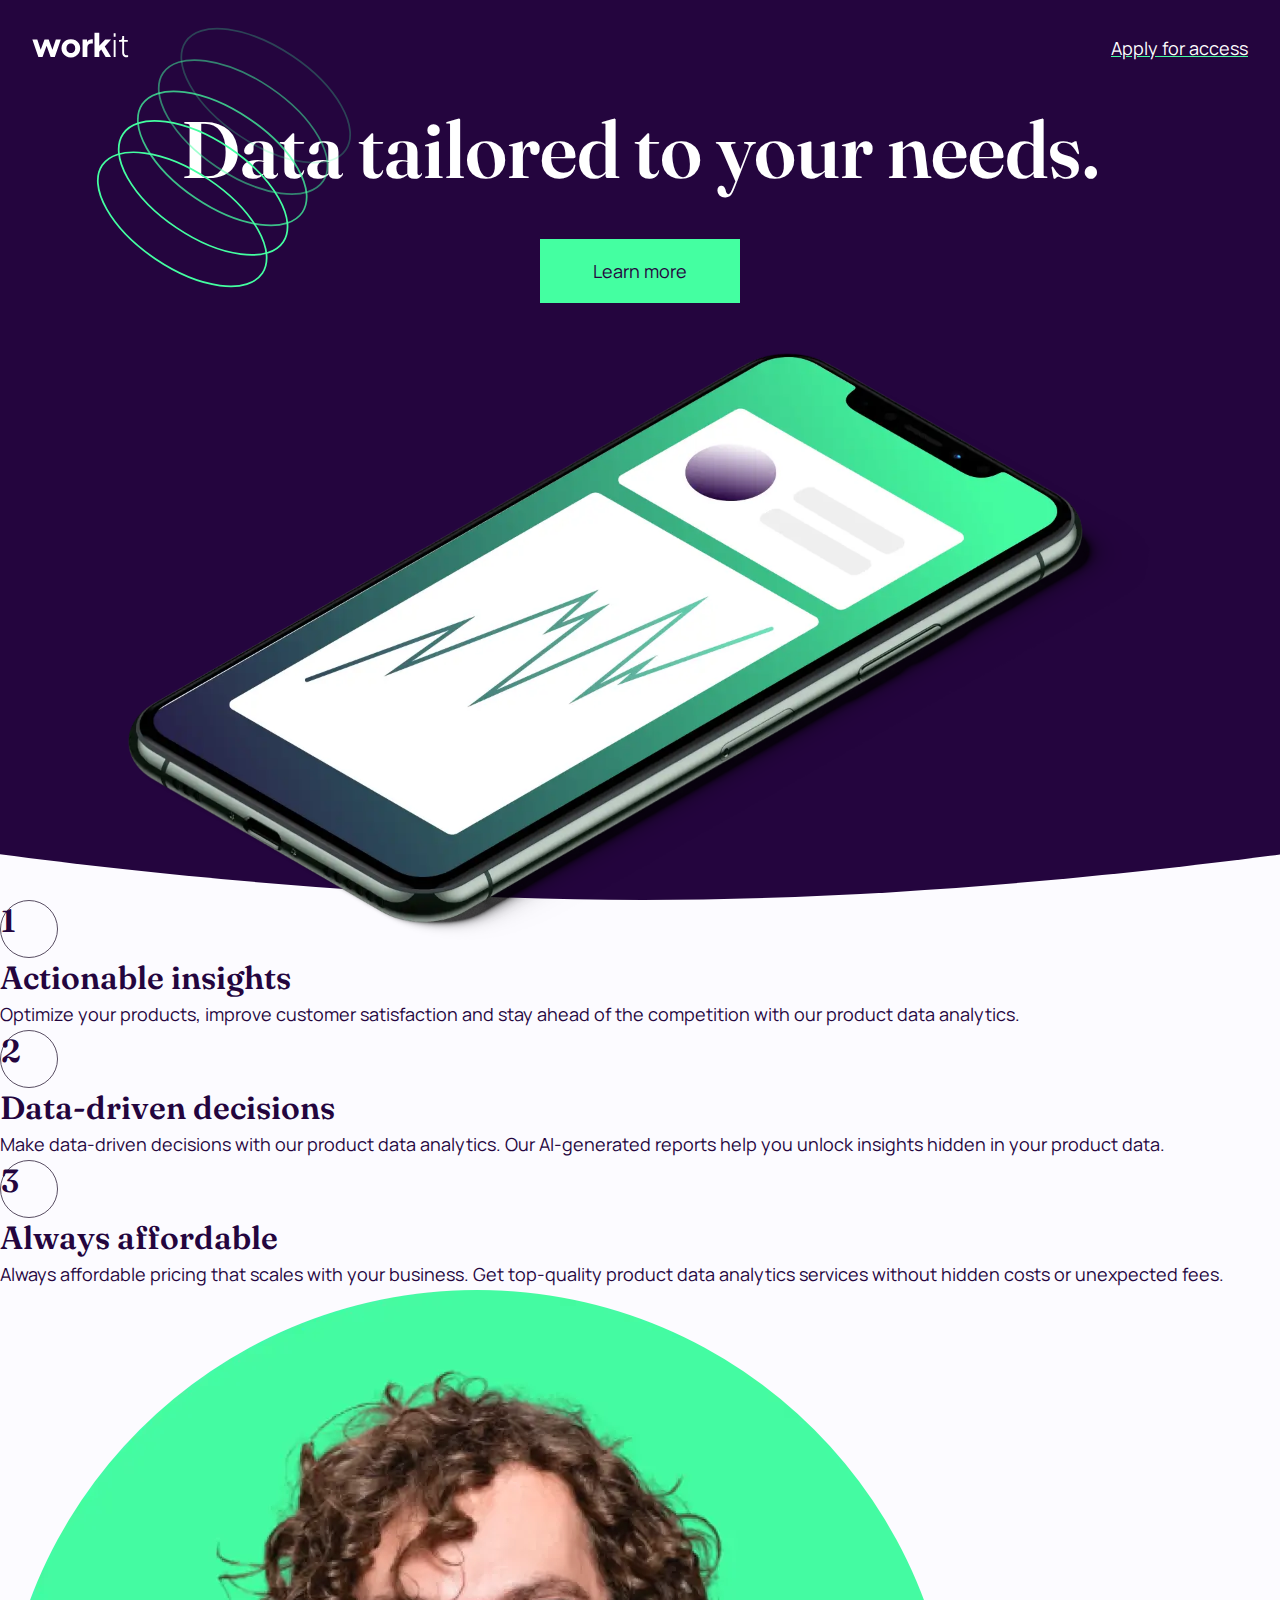
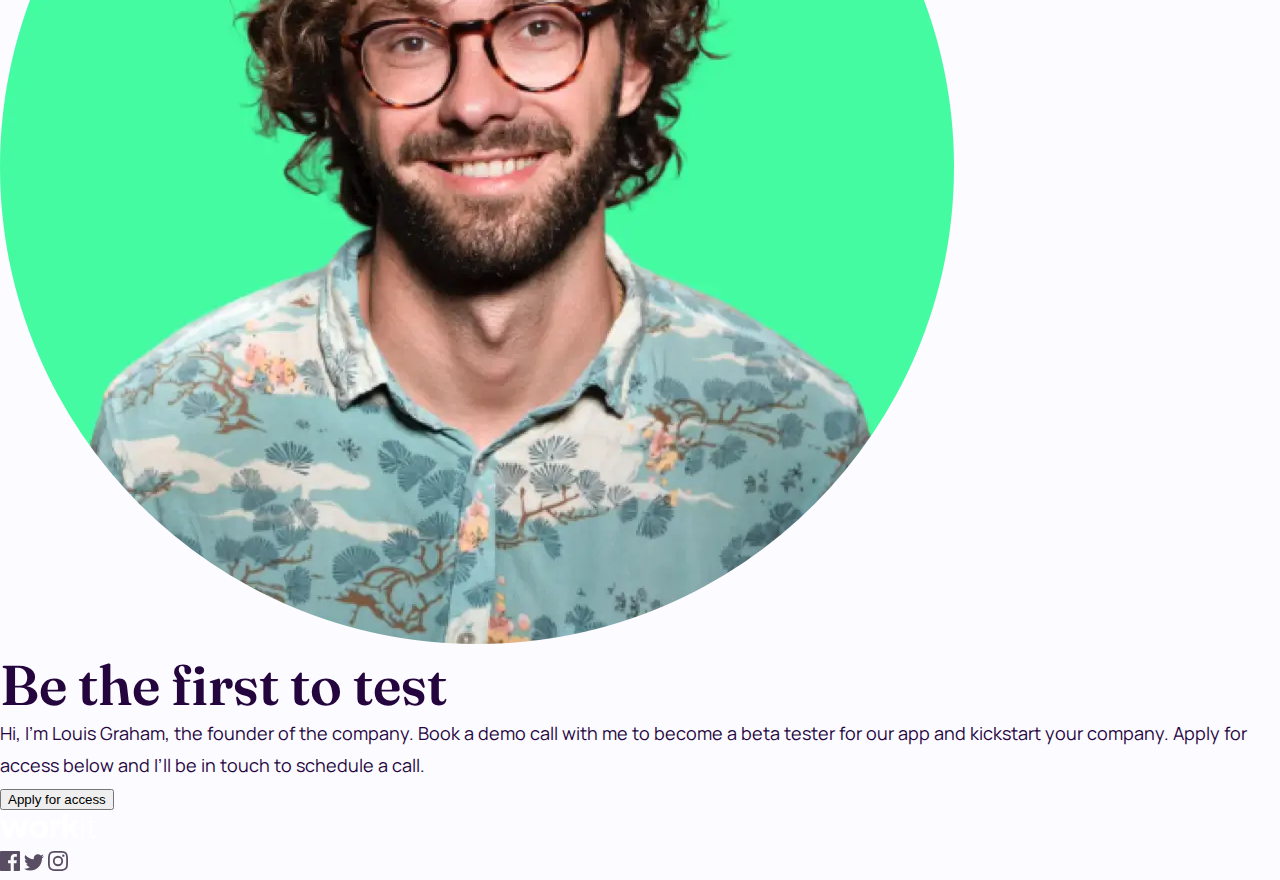
==== starter-code/index.html @ f29fd7c8 "- Created svg for the Hero background." ====
<!DOCTYPE html>
<html lang="en">
<head>
  <meta charset="UTF-8">
  <meta name="viewport" content="width=device-width, initial-scale=1.0">
  <meta name="description" content="Workit landing page">

  <link rel="stylesheet" href="./assets/css/styles.css">

  <link rel="icon" type="image/png" sizes="32x32" href="./assets/images/favicon-32x32.png">

  <!-- Fonts links in  assets/fonts/fraunches and assets/fonts/manrope-->
  <link rel="stylesheet" href="./assets/fonts/fraunches/stylesheet.css">
  <link rel="stylesheet" href="./assets/fonts/manrope/stylesheet.css">


  

  <title>Frontend Mentor | Workit landing page</title>
</head>
<body>
<header class="hero">

  <img class="pattern-1" src="./assets/images/bg-pattern-2.svg" alt="Background pattern">
  
  <div id="logo">
    <img src="./assets/images/logo-light.svg" alt="Workit logo">
  </div>
  <nav>
    <a class="apply-link">Apply for access</a>
  </nav>

  <div id="hero">
    <h1>Data tailored to your needs.</h1>

    <button class="learn-more">Learn more</button>
    <div class="centered">
      <img id="image-hero" src="./assets/images/image-hero.webp" alt="Hero image">
    </div>
  </div>
</header>

<section id="features">
  
  <h3 id="one">1</h3>

  <h3>Actionable insights</h3>
  
  <p>Optimize your products, improve customer satisfaction and stay ahead of the competition 
    with our product data analytics.</p>

  <h3 id="two">2</h3>

  <h3>Data-driven decisions</h3>

  <p>Make data-driven decisions with our product data analytics. Our AI-generated reports help 
    you unlock insights hidden in your product data.</p>

  <h3 id="three">3</h3>

  <h3>Always affordable</h3>

  <p>Always affordable pricing that scales with your business. Get top-quality product data 
    analytics services without hidden costs or unexpected fees.</p>

</section>

<section id="cta">

  <img class="pattern-2" src="./assets/images/image-founder.webp" alt="Background pattern">

  <h2>Be the first to test</h2>

  <p>Hi, I'm Louis Graham, the founder of the company. Book a demo call with me to become a 
    beta tester for our app and kickstart your company. Apply for access below and I’ll be 
    in touch to schedule a call.</p>

  <button class="apply-access">Apply for access</button>

</section>

<footer>
  <div id="social-media">
    <img src="./assets/images/logo-light.svg" alt="Workit logo">
    <div id="social-media-icons">
      <img src="./assets/images/icon-facebook.svg" alt="Facebook icon">
      <img src="./assets/images/icon-twitter.svg" alt="Twitter icon">
      <img src="./assets/images/icon-instagram.svg" alt="Instagram icon">
    </div>
  </div>  

</footer>

</body>
</html>
---- starter-code/assets/css/styles.css ----
/**
 * Workit Landing Page - Style Guide
 * 
 * This CSS file contains the styles for the Workit landing page, following the design
 * system provided in the Figma layout. It covers color schemes, typography, and button 
 * styles to ensure consistency and adherence to the design specifications.
 * 
 * Colors:
 * - Dark Blue: #24053E (Primary)
 * - Vibrant Teal: #44FFA1 (Accent)
 * - Muted Purple: #5B4D62 (Secondary)
 * - Light Gray: #FCFBFF (Background)
 * - Pure White: #FFFFFF (For text and contrast)
 * 
 * Typography:
 * - Headings and body text are styled according to the design system's specifications
 *   using the 'Fraunces' and 'Manrope' font families from Google Fonts.

 Heading L Fraunces 144 Semi Bold 80px  80px Line Spacing
 Heading M Fraunces 144 Semi Bold 56px  64px Line Spacing
 Heading S Fraunces 144 Semi Bold 32px  40px Line Spacing

 Body Manrope Regular 18px 32px Line Spacing

 Folders:
 starter-code/assets/fonts/fraunces/static/Fraunces_144pt-SemiBold.ttf
 starter-code/assets/fonts/fraunces/Fraunces-VariableFont_SOFT,WONK,opsz,wght.ttf
 starter-code/assets/fonts/manrope/static/Manrope-Regular.ttf
 starter-code/assets/fonts/manrope/Manrope-VariableFont_wght.ttf


 * 
 * Buttons:
 * - Primary and secondary button styles are defined with hover states to enhance
 *   user interaction.
 * 
 * The layout is responsive, with adjustments for mobile (375px) and desktop (1440px) widths.
 * 
 * Author: [Your Name]
 * Date: [Date of file creation]
 */

 /* Set fonts from assets/fonts folder that are fraunces and Manrope */

@font-face {
  font-family: 'Fraunces';
  src: url('../fonts/fraunces/static/Fraunces_144pt-SemiBold.ttf') format('truetype');
  font-weight: 600;
  font-style: normal;
  font-display: swap;
}

@font-face {
  font-family: 'Fraunces';
  src: url('../fonts/fraunces/Fraunces-VariableFont_SOFT,WONK,opsz,wght.ttf') format('truetype');
  font-weight: 600;
  font-style: normal;
  font-display: swap;
}

@font-face {
  font-family: 'Manrope';
  src: url('../fonts/manrope/static/Manrope-Regular.ttf') format('truetype');
  font-weight: 400;
  font-style: normal;
  font-display: swap;
}

@font-face {
  font-family: 'Manrope';
  src: url('../fonts/manrope/Manrope-VariableFont_wght.ttf') format('truetype');
  font-weight: 400;
  font-style: normal;
  font-display: swap;
}


/* Set global styles for the page */

body {
  font-family: 'Manrope', sans-serif;
  font-weight: 400;
  font-style: normal;
  font-size: 18px;
  line-height: 32px;
  color: #24053E;
  background-color: #FCFBFF;
  margin: 0;
  padding: 0;
}

h1, h2, h3 {
  font-family: 'Fraunces', serif;
  font-weight: 600;
  font-style: normal;
  margin: 0;
  padding: 0;
}

h1 {
  font-size: 80px;
  line-height: 80px;
}

h2 {
  font-size: 56px;
  line-height: 64px;
}

h3 {
  font-size: 32px;
  line-height: 40px;
}

h4 {
  font-size: 24px;
  line-height: 32px;
}

h5 {
  font-size: 18px;
  line-height: 24px;
}

h6 {
  font-size: 16px;
  line-height: 24px;
}

p {
  margin: 0;
  padding: 0;
}

a {
  text-decoration: none;
}

/* Style for <header class="hero"> */

header.hero {
  display: flex;
  flex-direction: column;
  align-items: center;
  justify-content: center;
  height: 100vh;
  background-image: url('../images/curve.svg');
  background-repeat: no-repeat;
  background-position: bottom;
  background-size: cover;
  z-index: 0;
}

header.hero h1 {
  color: #FFFFFF;
  text-align: center;
  margin-top: 150px;
  margin-left: 50px;
  margin-right: 50px;
}

header.hero h2 {
  color: #44FFA1;
  text-align: center;
}

#image-hero {
    width: 80%;
    object-position: center;
    object-fit: cover;
    z-index: 1;
    
    
}

.centered {
    display: flex;
    justify-content: center;
    align-items: center;
  }

.pattern-1 {
    position: absolute;
    top: 0;
    left: 0;
    width: 35%;
    height: 35%;
}

/* Logo position top left */

#logo {
    position: absolute;
    top: 0;
    left: 0;
    padding: 2rem;
}

/* Nav should be top right color white and underlined in #44FFA1*/

nav {
    position: absolute;
    top: 0;
    right: 0;
    padding: 2rem;
    color: #FFFFFF; 
    text-decoration: underline #44FFA1;
}

.learn-more {
    position: relative;
    padding: 2rem;
    color: #24053E;
    background-color: #44FFA1;
    margin-top: 50px;
    margin-bottom: 50px;
/* Align button to the center */
    display: flex;
    justify-content: center;
    align-items: center;
    width: 200px;
    height: 25px;
    margin-left: auto;
    margin-right: auto;
    border: none;
    font-family: 'Manrope', sans-serif;
    font-weight: 400;
    font-style: normal;
    font-size: 18px;
    line-height: 32px;

}

.learn-more:hover {
    background-color: #24053E;
    color: #44FFA1;
    border: 2px solid #44FFA1;
    cursor: pointer;
}

/* Style for <section class="features"> */

section.features {
  display: flex;
  flex-direction: column;
  align-items: center;
  justify-content: center;
  padding: 100px 0;
}

#one, #two, #three {
    width: 56px;
    height: 56px;
    flex-shrink: 0;
    border-radius: 30.5px;
    border: 1px solid var(--Davys-Grey, #584D62);
}
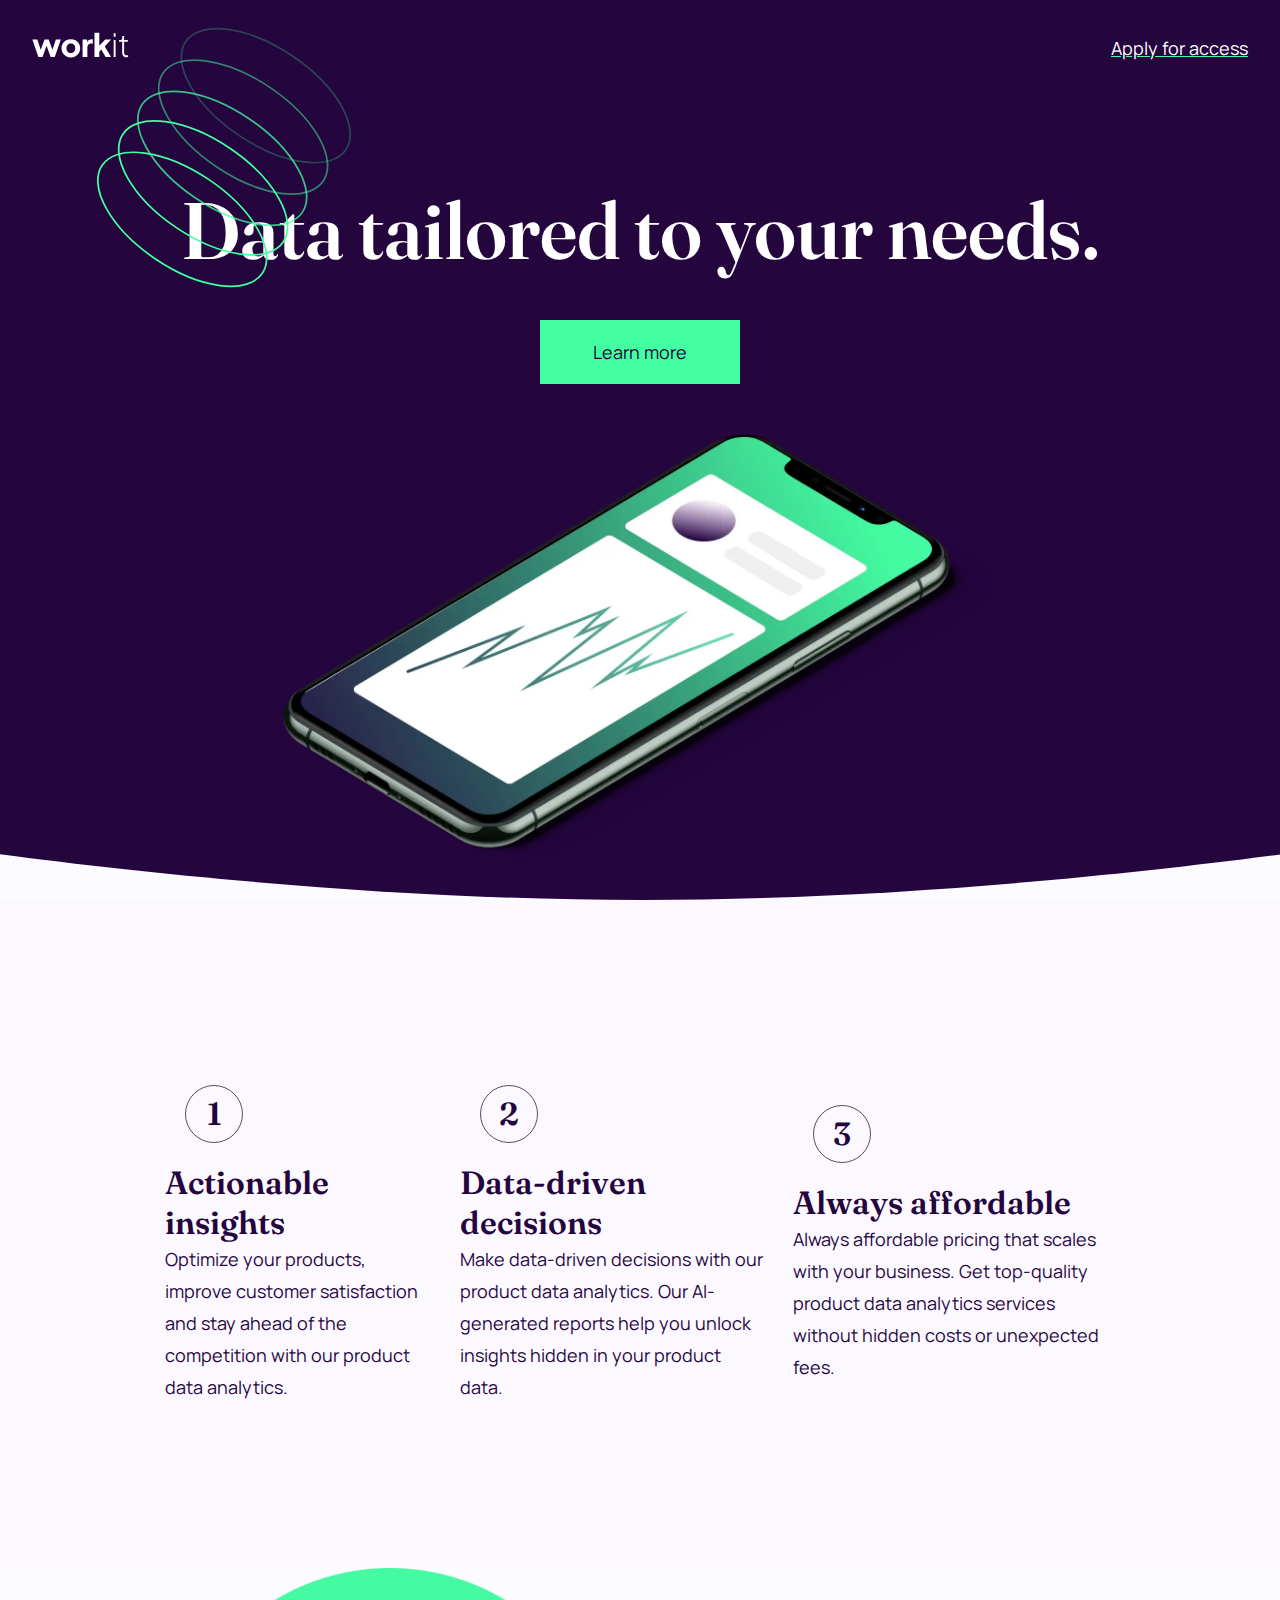
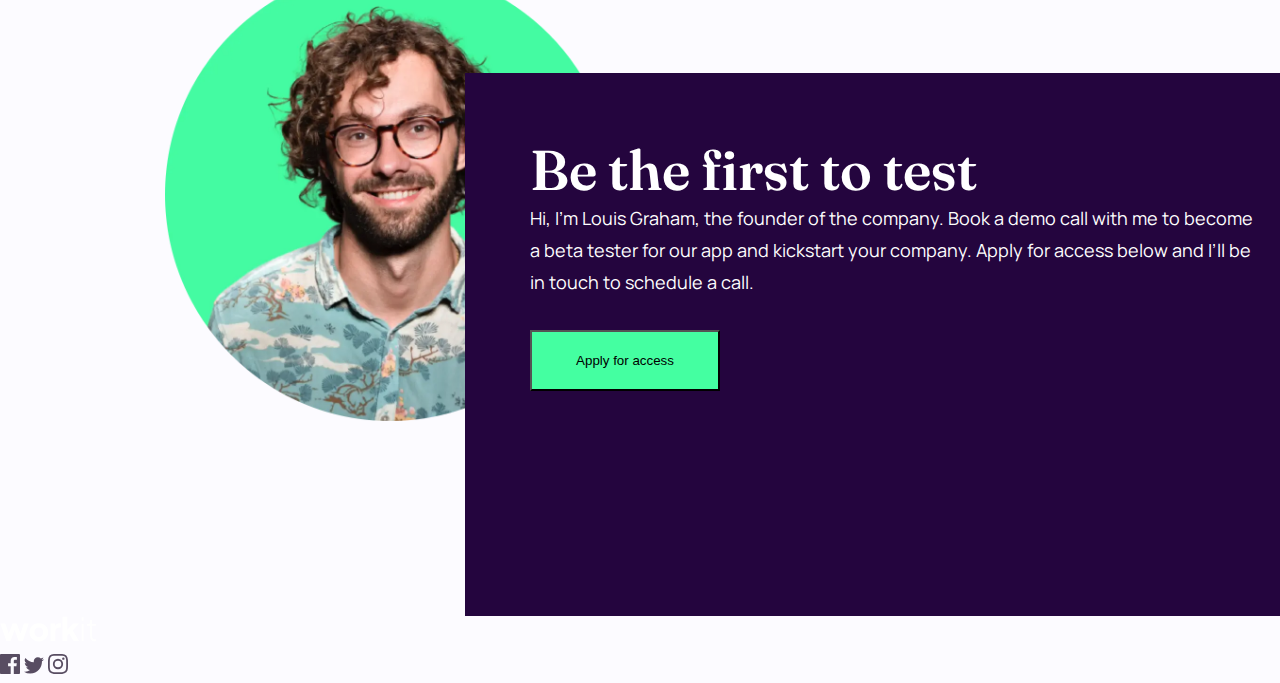
==== commit 65d928bf: "Arranged the CTA Section, foto and the text dive with the button." ====
--- a/starter-code/index.html
+++ b/starter-code/index.html
@@ -42,32 +42,39 @@
 
 <section id="features">
   
+  <div id="features-one">
   <h3 id="one">1</h3>
 
   <h3>Actionable insights</h3>
   
   <p>Optimize your products, improve customer satisfaction and stay ahead of the competition 
     with our product data analytics.</p>
+  </div>
 
+  <div id="features-two">
   <h3 id="two">2</h3>
 
   <h3>Data-driven decisions</h3>
 
   <p>Make data-driven decisions with our product data analytics. Our AI-generated reports help 
     you unlock insights hidden in your product data.</p>
+  </div>
 
+  <div id="features-three">
   <h3 id="three">3</h3>
 
   <h3>Always affordable</h3>
 
   <p>Always affordable pricing that scales with your business. Get top-quality product data 
     analytics services without hidden costs or unexpected fees.</p>
-
+  </div>
 </section>
 
 <section id="cta">
 
   <img class="pattern-2" src="./assets/images/image-founder.webp" alt="Background pattern">
+
+  <div id="cta-text">
 
   <h2>Be the first to test</h2>
 
@@ -76,6 +83,7 @@
     in touch to schedule a call.</p>
 
   <button class="apply-access">Apply for access</button>
+  </div>
 
 </section>
 
--- a/starter-code/assets/css/styles.css
+++ b/starter-code/assets/css/styles.css
@@ -165,12 +165,9 @@
 }
 
 #image-hero {
-    width: 80%;
-    object-position: center;
-    object-fit: cover;
-    z-index: 1;
-    
-    
+    width: 715px;
+    height: 427px;
+    flex-shrink: 0;
 }
 
 .centered {
@@ -238,29 +235,84 @@
     cursor: pointer;
 }
 
-/* Style for <section class="features"> */
-
-section.features {
+/* Style for <section id="features"> */
+
+#features {
   display: flex;
-  flex-direction: column;
+  flex-direction: row;
+  justify-content: space-between;
   align-items: center;
-  justify-content: center;
-  padding: 100px 0;
-}
-
+  padding: 165px 165px; /* Add padding to the left and right */
+  width: auto;
+  height: auto;
+  flex-shrink: 0;
+  background-image: url('../images/curve-2.svg');
+  fill: var(--Ghost-White, #FCF8FF);
+  gap: 26px; /* Add gap to create a distance of 26px between the features */
+}
+
+/* Align the three items horizontally in the same line in wide screen */
 #one, #two, #three {
     width: 56px;
     height: 56px;
-    flex-shrink: 0;
-    border-radius: 30.5px;
+    border-radius: 100%;
     border: 1px solid var(--Davys-Grey, #584D62);
-}
-
-
-
-
-
-
-
-
-
+    justify-content: center; /* Center the content horizontally */
+    align-items: center; /* Center the content vertically */
+    display: flex;
+    flex-direction: column; /* Change direction to column to place text below the numbers */
+    text-align: center;
+    margin: 20px; /* Add margin to separate the items */
+}
+
+#one h3, #two h3, #three h3 {
+    margin: 10px 0 0 0; /* Add margin to the top to separate the text from the numbers */
+}
+
+
+#cta {
+  position: relative;
+  display: flex;
+  justify-content: space-between;
+  align-items: flex-end;
+  max-width: 1112px;
+  height: 647.743px;
+  margin-left: 165px;
+  margin-right: 165px;
+  padding-left: 300px;
+}
+
+.pattern-2 {
+  width: 450.287px;
+  height: 453px;
+  flex-shrink: 0;
+  z-index: -1;
+  position: absolute;
+  top: 0;
+  left: 0;
+}
+
+#cta-text {
+  width: 730px;
+  height: 413px;
+  flex-shrink: 0;
+  background: var(--Dark-Purple, #24053E);
+  color: white;
+  padding-left: 65px;
+  padding-right: 65px;
+  padding-top: 65px;
+  padding-bottom: 65px;
+  font-size: 18px;
+}
+
+.apply-access {
+  width: 190px;
+  height: 61px;
+  flex-shrink: 0;
+  background: var(--Eucaplyptus, #44FFA1);
+  margin-top: 32px;
+  margin-bottom: 62px;
+}
+
+
+
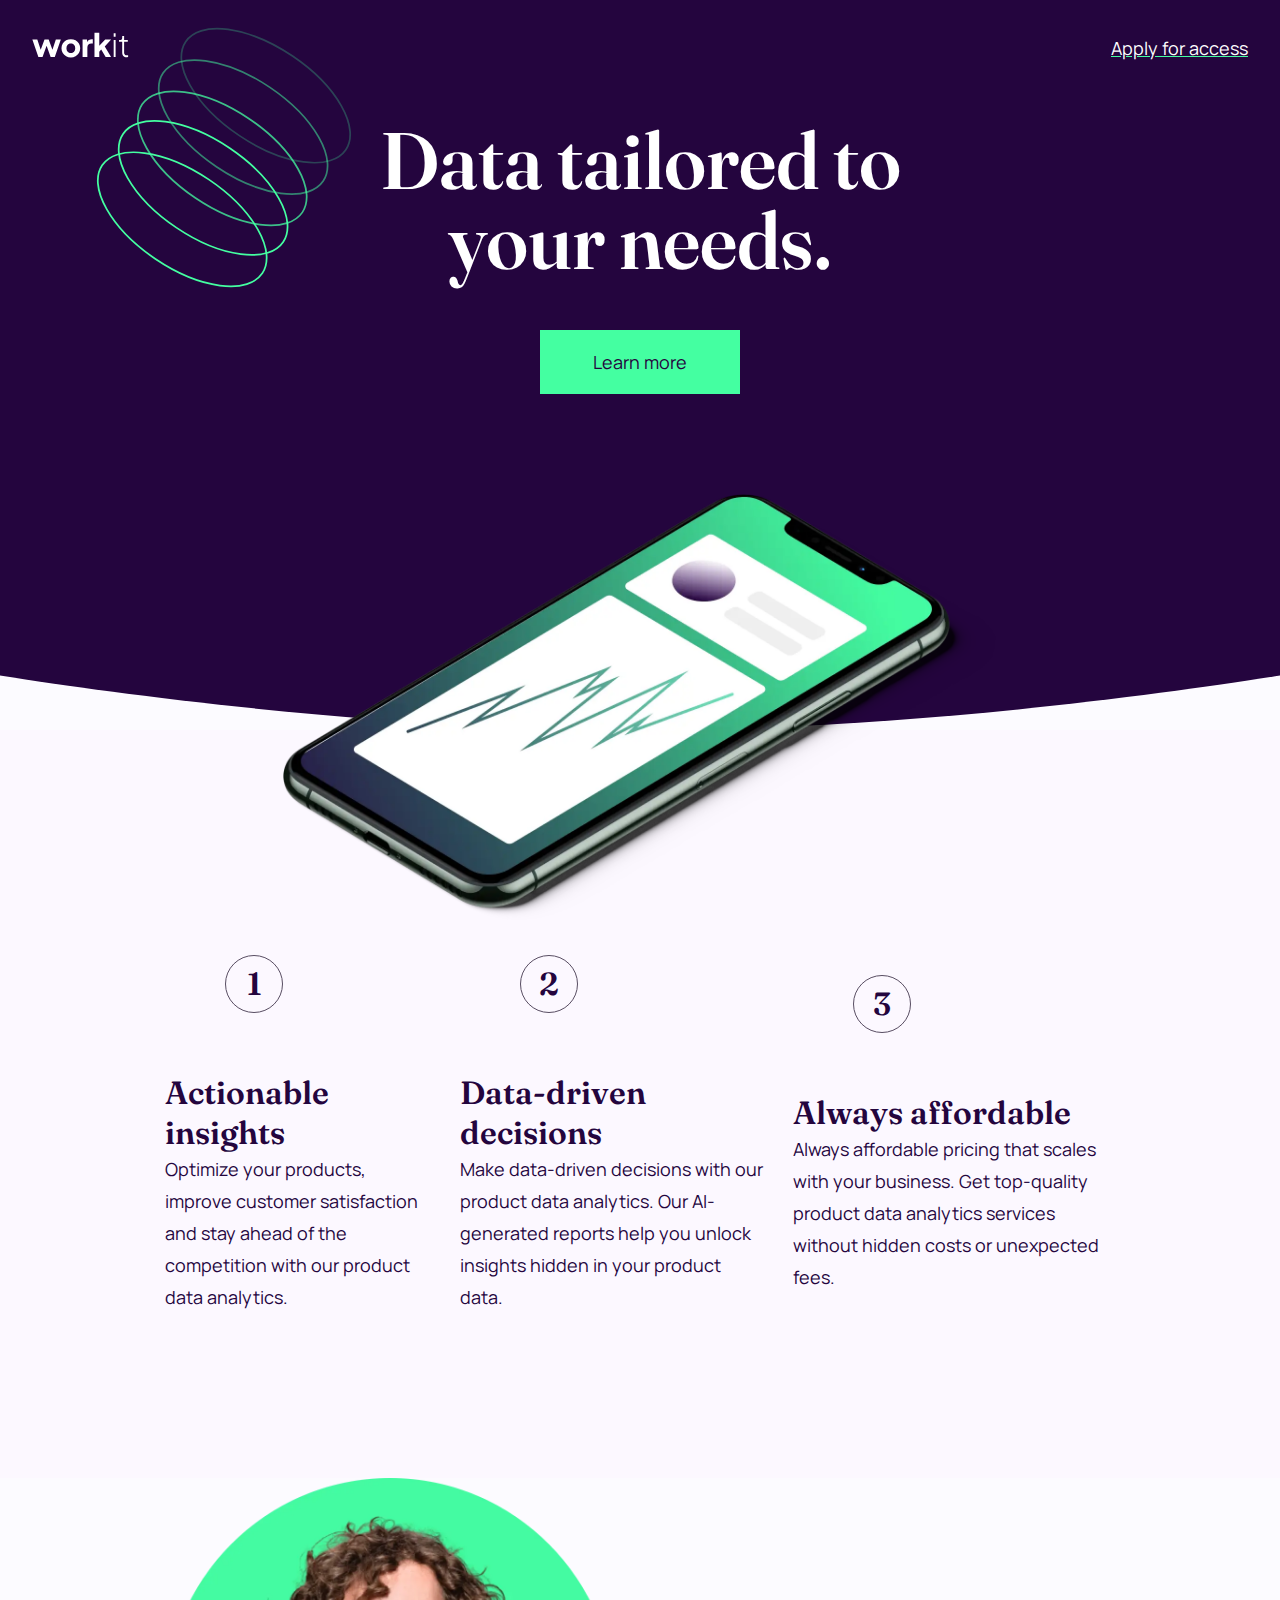
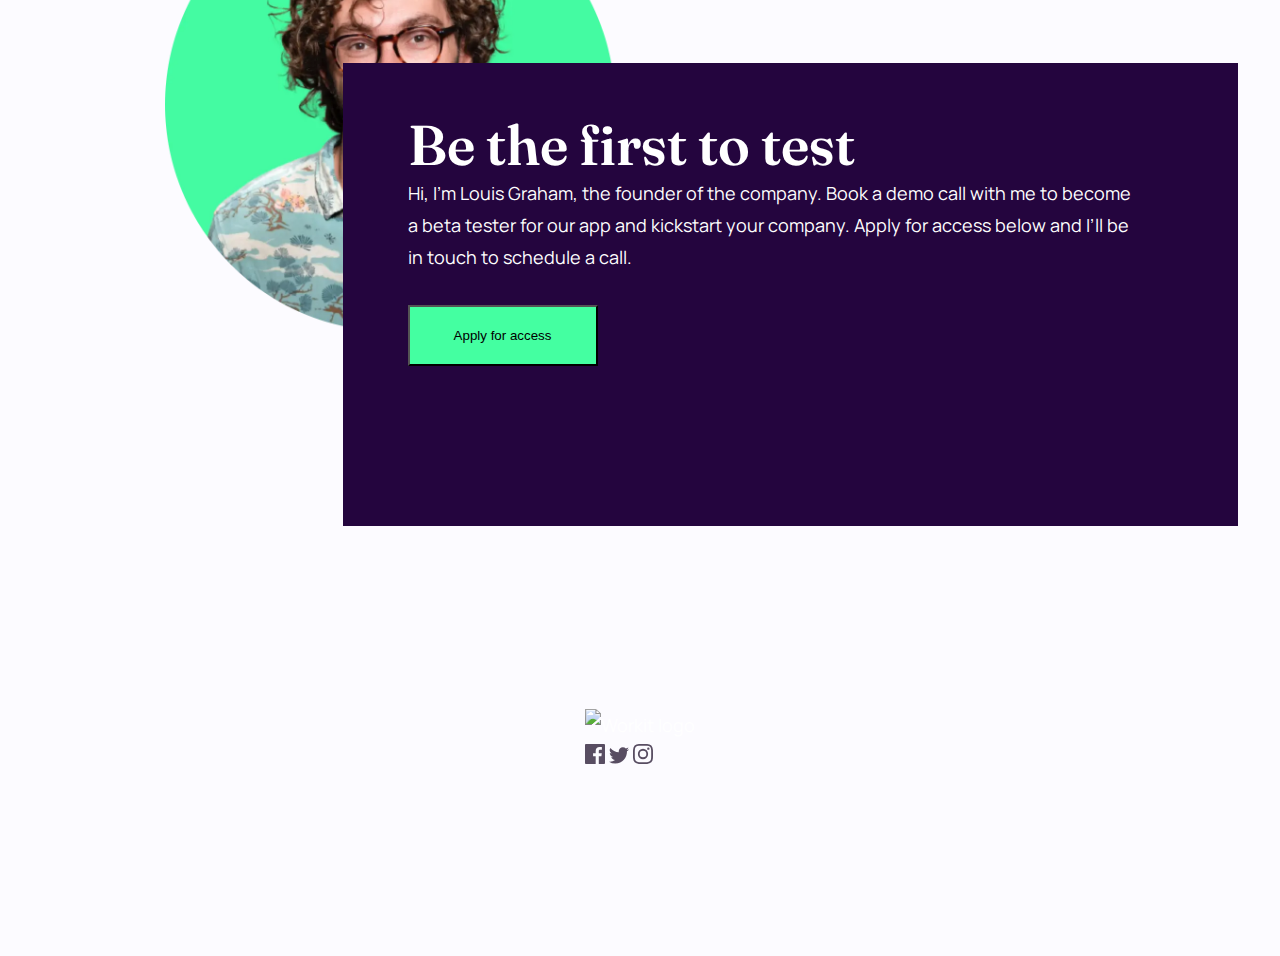
==== commit 8d7a6bea: "- Adapted CSS to fit the testimonial section" ====
--- a/starter-code/index.html
+++ b/starter-code/index.html
@@ -89,7 +89,7 @@
 
 <footer>
   <div id="social-media">
-    <img src="./assets/images/logo-light.svg" alt="Workit logo">
+    <img src="starter-code/assets/images/logo-dark.svg" alt="Workit logo">
     <div id="social-media-icons">
       <img src="./assets/images/icon-facebook.svg" alt="Facebook icon">
       <img src="./assets/images/icon-twitter.svg" alt="Twitter icon">
--- a/starter-code/assets/css/styles.css
+++ b/starter-code/assets/css/styles.css
@@ -143,7 +143,8 @@
   flex-direction: column;
   align-items: center;
   justify-content: center;
-  height: 100vh;
+  width: auto;
+  height: 730px;
   background-image: url('../images/curve.svg');
   background-repeat: no-repeat;
   background-position: bottom;
@@ -155,8 +156,10 @@
   color: #FFFFFF;
   text-align: center;
   margin-top: 150px;
-  margin-left: 50px;
-  margin-right: 50px;
+  margin-left: 160px;
+  margin-right: 160px;
+  padding-top: 160px;
+  width: 635px;
 }
 
 header.hero h2 {
@@ -210,7 +213,7 @@
     color: #24053E;
     background-color: #44FFA1;
     margin-top: 50px;
-    margin-bottom: 50px;
+    margin-bottom: 100px;
 /* Align button to the center */
     display: flex;
     justify-content: center;
@@ -260,9 +263,9 @@
     justify-content: center; /* Center the content horizontally */
     align-items: center; /* Center the content vertically */
     display: flex;
-    flex-direction: column; /* Change direction to column to place text below the numbers */
+    flex-direction: row; /* Change direction to column to place text below the numbers */
     text-align: center;
-    margin: 20px; /* Add margin to separate the items */
+    margin: 60px; /* Add margin to separate the items */
 }
 
 #one h3, #two h3, #three h3 {
@@ -273,7 +276,7 @@
 #cta {
   position: relative;
   display: flex;
-  justify-content: space-between;
+  justify-content: center;
   align-items: flex-end;
   max-width: 1112px;
   height: 647.743px;
@@ -285,6 +288,7 @@
 .pattern-2 {
   width: 450.287px;
   height: 453px;
+  justify-content: flex-start;
   flex-shrink: 0;
   z-index: -1;
   position: absolute;
@@ -299,9 +303,8 @@
   background: var(--Dark-Purple, #24053E);
   color: white;
   padding-left: 65px;
-  padding-right: 65px;
-  padding-top: 65px;
-  padding-bottom: 65px;
+  padding-right: 100px;
+  padding-top: 50px;
   font-size: 18px;
 }
 
@@ -314,5 +317,158 @@
   margin-bottom: 62px;
 }
 
-
-
+footer {
+  display: flex;
+  justify-content: center;
+  align-items: center;
+  height: 100px;
+  color: #FFFFFF;
+  padding: 165px 165px;
+}
+
+/* Responsive for iphone and tablet - makes the three columns stack on top of each other instead of next to each other  and all the rest of the content to be centered */
+
+@media (max-width: 768px) {
+  header.hero {
+    height: 100vh;
+  }
+
+  header.hero h1 {
+    font-size: 40px;
+    line-height: 40px;
+    margin-top: 100px;
+    margin-left: 50px;
+    margin-right: 50px;
+    padding-top: 100px;
+    padding-left: 20px;
+    padding-right: 20px;
+    width: 300px;
+  }
+
+  header.hero h2 {
+    font-size: 24px;
+    line-height: 32px;
+    padding-left: 20px;
+    padding-right: 20px;
+  }
+
+  #image-hero {
+    width: 300px;
+    height: 180px;
+  }
+
+  #logo {
+    padding: 1rem;
+  }
+
+  nav {
+    padding: 1rem;
+  }
+
+  #features {
+    flex-direction: column;
+    padding: 0;
+  }
+
+  #one, #two, #three {
+    margin: auto;
+    margin-bottom: 25px;
+    margin-top: 25px;
+  }
+
+  #cta {
+    flex-direction: column;
+    align-items: center;
+    margin: 0;
+    padding: 0;
+  }
+
+  #cta-text {
+    width: 300px;
+    height: 300px;
+    padding: 20px;
+    margin: 0;
+  }
+
+  .apply-access {
+    margin: 0;
+  }
+
+  footer {
+    padding: 20px;
+  }
+}
+
+/* Responsive for mobile - makes the three columns stack on top of each other instead of next to each other  and all the rest of the content to be centered */
+
+@media (max-width: 375px) {
+  header.hero {
+    height: 100vh;
+  }
+
+  header.hero h1 {
+    font-size: 24px;
+    line-height: 32px;
+    margin-top: 100px;
+    margin-left: 50px;
+    margin-right: 50px;
+    padding-top: 100px;
+    width: 300px;
+  }
+
+  header.hero h2 {
+    font-size: 18px;
+    line-height: 24px;
+  }
+
+  #image-hero {
+    width: 300px;
+    height: 180px;
+  }
+
+  #logo {
+    padding: 1rem;
+  }
+
+  nav {
+    padding: 1rem;
+  }
+
+  #features {
+    flex-direction: column;
+    padding: 0;
+  }
+
+  #one, #two, #three {
+    margin: auto;
+    margin-top: 25px;
+    margin-bottom: 25px;
+    align-items: center;
+    text-align: center; /* Center the text */
+  }
+
+  #cta {
+    flex-direction: column;
+    align-items: center;
+    margin: 0;
+    padding: 0;
+  }
+
+  #cta-text {
+    width: 300px;
+    height: 300px;
+    padding: 20px; /* Add padding to the testimonial box */
+    margin: 0;
+  }
+
+  .apply-access {
+    margin: 0;
+  }
+
+  footer {
+    padding: 0;
+  }
+}
+
+
+
